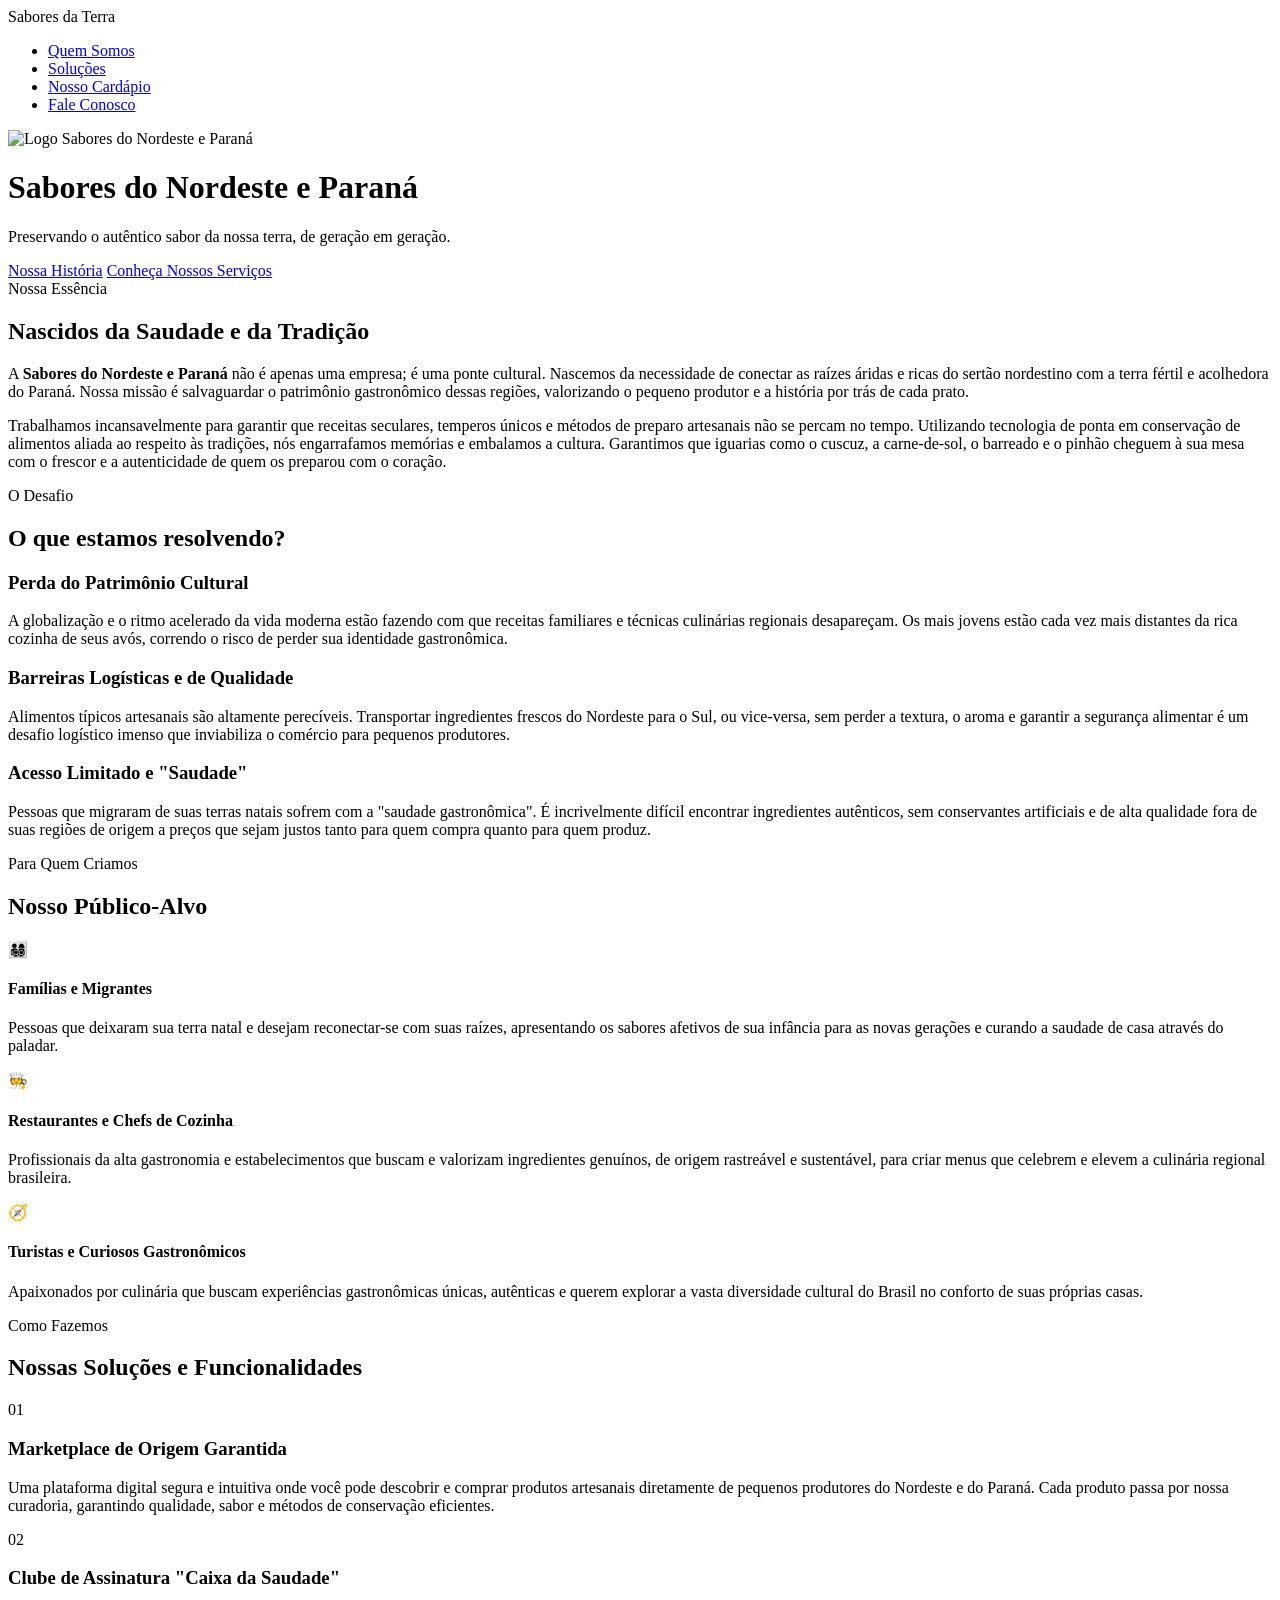
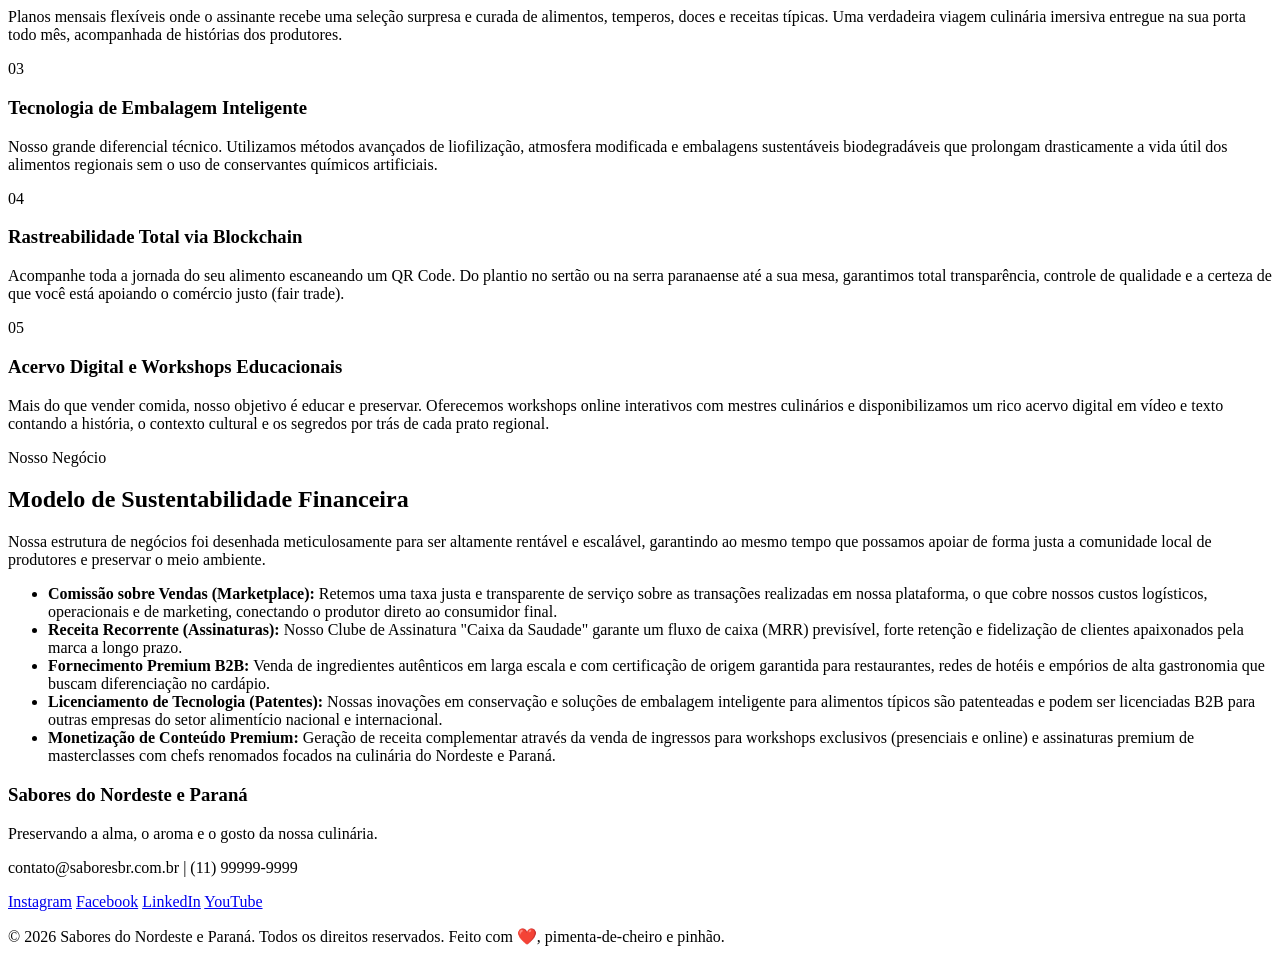
==== index.html @ 6614d60e "Add initial index.html structure and content" ====
<!DOCTYPE html>
<html lang="pt-BR">
<head>
    <meta charset="UTF-8">
    <meta name="viewport" content="width=device-width, initial-scale=1.0">
    <title>Sabores do Nordeste e Paraná | Preservando Tradições</title>
    <link rel="preconnect" href="https://fonts.googleapis.com">
    <link rel="preconnect" href="https://fonts.gstatic.com" crossorigin>
    <link href="https://fonts.googleapis.com/css2?family=Inter:wght@300;400;600;700;800&display=swap" rel="stylesheet">
    <link rel="stylesheet" href="style.css">
</head>
<body>
    <!-- Navbar -->
    <nav class="navbar">
        <div class="nav-content">
            <span class="nav-brand">Sabores da Terra</span>
            <ul class="nav-links">
                <li><a href="#sobre">Quem Somos</a></li>
                <li><a href="#solucoes">Soluções</a></li>
                <li><a href="comidas.html" class="nav-highlight">Nosso Cardápio</a></li>
                <li><a href="#contato" class="btn-primary">Fale Conosco</a></li>
            </ul>
        </div>
    </nav>

    <!-- Hero -->
    <header class="hero">
        <div class="hero-content">
            <img src="file:///C:/Users/Gabriel/.gemini/antigravity/brain/64e1a334-46c3-4dc9-bdec-18d7f226af62/logo_1786592906286.jpg" alt="Logo Sabores do Nordeste e Paraná" class="logo">
            <h1 class="company-name">Sabores do Nordeste e Paraná</h1>
            <p class="slogan">Preservando o autêntico sabor da nossa terra, de geração em geração.</p>
            <div class="hero-buttons">
                <a href="#sobre" class="btn-secondary">Nossa História</a>
                <a href="#solucoes" class="btn-primary">Conheça Nossos Serviços</a>
            </div>
        </div>
        <div class="hero-bg-overlay"></div>
    </header>

    <main>
        <!-- Quem Somos -->
        <section id="sobre" class="about section-reveal">
            <div class="section-container">
                <div class="text-content">
                    <span class="section-tag">Nossa Essência</span>
                    <h2>Nascidos da Saudade e da Tradição</h2>
                    <p>A <strong>Sabores do Nordeste e Paraná</strong> não é apenas uma empresa; é uma ponte cultural. Nascemos da necessidade de conectar as raízes áridas e ricas do sertão nordestino com a terra fértil e acolhedora do Paraná. Nossa missão é salvaguardar o patrimônio gastronômico dessas regiões, valorizando o pequeno produtor e a história por trás de cada prato.</p>
                    <p>Trabalhamos incansavelmente para garantir que receitas seculares, temperos únicos e métodos de preparo artesanais não se percam no tempo. Utilizando tecnologia de ponta em conservação de alimentos aliada ao respeito às tradições, nós engarrafamos memórias e embalamos a cultura. Garantimos que iguarias como o cuscuz, a carne-de-sol, o barreado e o pinhão cheguem à sua mesa com o frescor e a autenticidade de quem os preparou com o coração.</p>
                </div>
            </div>
        </section>

        <!-- Problema -->
        <section id="problema" class="problem section-reveal">
            <div class="section-container">
                <span class="section-tag">O Desafio</span>
                <h2>O que estamos resolvendo?</h2>
                <div class="problem-grid">
                    <div class="problem-card">
                        <h3>Perda do Patrimônio Cultural</h3>
                        <p>A globalização e o ritmo acelerado da vida moderna estão fazendo com que receitas familiares e técnicas culinárias regionais desapareçam. Os mais jovens estão cada vez mais distantes da rica cozinha de seus avós, correndo o risco de perder sua identidade gastronômica.</p>
                    </div>
                    <div class="problem-card">
                        <h3>Barreiras Logísticas e de Qualidade</h3>
                        <p>Alimentos típicos artesanais são altamente perecíveis. Transportar ingredientes frescos do Nordeste para o Sul, ou vice-versa, sem perder a textura, o aroma e garantir a segurança alimentar é um desafio logístico imenso que inviabiliza o comércio para pequenos produtores.</p>
                    </div>
                    <div class="problem-card">
                        <h3>Acesso Limitado e "Saudade"</h3>
                        <p>Pessoas que migraram de suas terras natais sofrem com a "saudade gastronômica". É incrivelmente difícil encontrar ingredientes autênticos, sem conservantes artificiais e de alta qualidade fora de suas regiões de origem a preços que sejam justos tanto para quem compra quanto para quem produz.</p>
                    </div>
                </div>
            </div>
        </section>

        <!-- Público-Alvo -->
        <section class="target-audience section-reveal">
            <div class="section-container">
                <span class="section-tag">Para Quem Criamos</span>
                <h2>Nosso Público-Alvo</h2>
                <div class="audience-grid">
                    <div class="audience-item">
                        <div class="icon">👨‍👩‍👧‍👦</div>
                        <h4>Famílias e Migrantes</h4>
                        <p>Pessoas que deixaram sua terra natal e desejam reconectar-se com suas raízes, apresentando os sabores afetivos de sua infância para as novas gerações e curando a saudade de casa através do paladar.</p>
                    </div>
                    <div class="audience-item">
                        <div class="icon">🧑‍🍳</div>
                        <h4>Restaurantes e Chefs de Cozinha</h4>
                        <p>Profissionais da alta gastronomia e estabelecimentos que buscam e valorizam ingredientes genuínos, de origem rastreável e sustentável, para criar menus que celebrem e elevem a culinária regional brasileira.</p>
                    </div>
                    <div class="audience-item">
                        <div class="icon">🧭</div>
                        <h4>Turistas e Curiosos Gastronômicos</h4>
                        <p>Apaixonados por culinária que buscam experiências gastronômicas únicas, autênticas e querem explorar a vasta diversidade cultural do Brasil no conforto de suas próprias casas.</p>
                    </div>
                </div>
            </div>
        </section>

        <!-- Funcionalidades -->
        <section id="solucoes" class="features section-reveal">
            <div class="section-container">
                <span class="section-tag">Como Fazemos</span>
                <h2>Nossas Soluções e Funcionalidades</h2>
                <div class="features-list">
                    <div class="feature-card">
                        <div class="feature-number">01</div>
                        <div class="feature-text">
                            <h3>Marketplace de Origem Garantida</h3>
                            <p>Uma plataforma digital segura e intuitiva onde você pode descobrir e comprar produtos artesanais diretamente de pequenos produtores do Nordeste e do Paraná. Cada produto passa por nossa curadoria, garantindo qualidade, sabor e métodos de conservação eficientes.</p>
                        </div>
                    </div>
                    <div class="feature-card">
                        <div class="feature-number">02</div>
                        <div class="feature-text">
                            <h3>Clube de Assinatura "Caixa da Saudade"</h3>
                            <p>Planos mensais flexíveis onde o assinante recebe uma seleção surpresa e curada de alimentos, temperos, doces e receitas típicas. Uma verdadeira viagem culinária imersiva entregue na sua porta todo mês, acompanhada de histórias dos produtores.</p>
                        </div>
                    </div>
                    <div class="feature-card">
                        <div class="feature-number">03</div>
                        <div class="feature-text">
                            <h3>Tecnologia de Embalagem Inteligente</h3>
                            <p>Nosso grande diferencial técnico. Utilizamos métodos avançados de liofilização, atmosfera modificada e embalagens sustentáveis biodegradáveis que prolongam drasticamente a vida útil dos alimentos regionais sem o uso de conservantes químicos artificiais.</p>
                        </div>
                    </div>
                    <div class="feature-card">
                        <div class="feature-number">04</div>
                        <div class="feature-text">
                            <h3>Rastreabilidade Total via Blockchain</h3>
                            <p>Acompanhe toda a jornada do seu alimento escaneando um QR Code. Do plantio no sertão ou na serra paranaense até a sua mesa, garantimos total transparência, controle de qualidade e a certeza de que você está apoiando o comércio justo (fair trade).</p>
                        </div>
                    </div>
                    <div class="feature-card">
                        <div class="feature-number">05</div>
                        <div class="feature-text">
                            <h3>Acervo Digital e Workshops Educacionais</h3>
                            <p>Mais do que vender comida, nosso objetivo é educar e preservar. Oferecemos workshops online interativos com mestres culinários e disponibilizamos um rico acervo digital em vídeo e texto contando a história, o contexto cultural e os segredos por trás de cada prato regional.</p>
                        </div>
                    </div>
                </div>
            </div>
        </section>

        <!-- Receita -->
        <section class="revenue section-reveal">
            <div class="section-container">
                <span class="section-tag">Nosso Negócio</span>
                <h2>Modelo de Sustentabilidade Financeira</h2>
                <p class="revenue-intro">Nossa estrutura de negócios foi desenhada meticulosamente para ser altamente rentável e escalável, garantindo ao mesmo tempo que possamos apoiar de forma justa a comunidade local de produtores e preservar o meio ambiente.</p>
                <ul class="revenue-list">
                    <li><strong>Comissão sobre Vendas (Marketplace):</strong> Retemos uma taxa justa e transparente de serviço sobre as transações realizadas em nossa plataforma, o que cobre nossos custos logísticos, operacionais e de marketing, conectando o produtor direto ao consumidor final.</li>
                    <li><strong>Receita Recorrente (Assinaturas):</strong> Nosso Clube de Assinatura "Caixa da Saudade" garante um fluxo de caixa (MRR) previsível, forte retenção e fidelização de clientes apaixonados pela marca a longo prazo.</li>
                    <li><strong>Fornecimento Premium B2B:</strong> Venda de ingredientes autênticos em larga escala e com certificação de origem garantida para restaurantes, redes de hotéis e empórios de alta gastronomia que buscam diferenciação no cardápio.</li>
                    <li><strong>Licenciamento de Tecnologia (Patentes):</strong> Nossas inovações em conservação e soluções de embalagem inteligente para alimentos típicos são patenteadas e podem ser licenciadas B2B para outras empresas do setor alimentício nacional e internacional.</li>
                    <li><strong>Monetização de Conteúdo Premium:</strong> Geração de receita complementar através da venda de ingressos para workshops exclusivos (presenciais e online) e assinaturas premium de masterclasses com chefs renomados focados na culinária do Nordeste e Paraná.</li>
                </ul>
            </div>
        </section>
    </main>

    <footer id="contato">
        <div class="footer-content">
            <div class="footer-info">
                <h3>Sabores do Nordeste e Paraná</h3>
                <p>Preservando a alma, o aroma e o gosto da nossa culinária.</p>
                <p>contato@saboresbr.com.br | (11) 99999-9999</p>
            </div>
            <div class="footer-social">
                <a href="#">Instagram</a>
                <a href="#">Facebook</a>
                <a href="#">LinkedIn</a>
                <a href="#">YouTube</a>
            </div>
        </div>
        <div class="footer-bottom">
            <p>&copy; 2026 Sabores do Nordeste e Paraná. Todos os direitos reservados. Feito com ❤️, pimenta-de-cheiro e pinhão.</p>
        </div>
    </footer>

    <script src="script.js"></script>
</body>
</html>
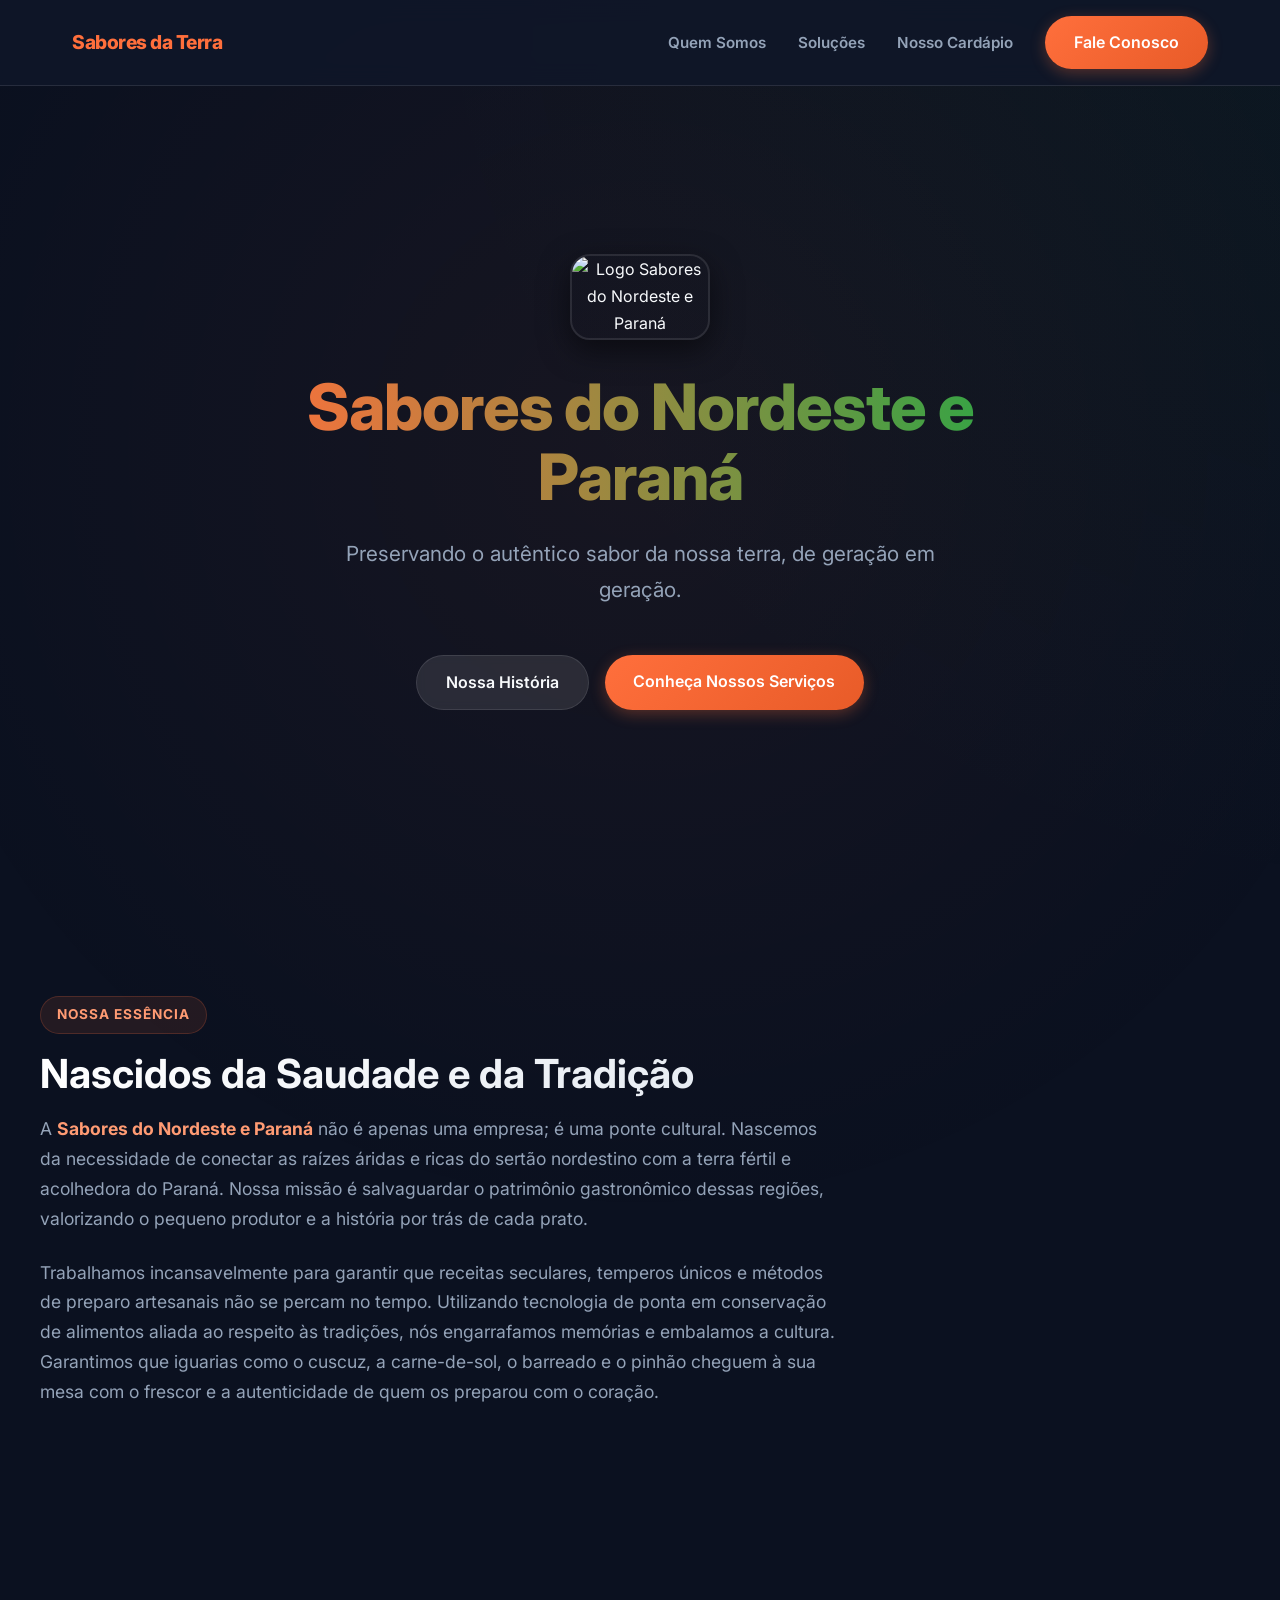
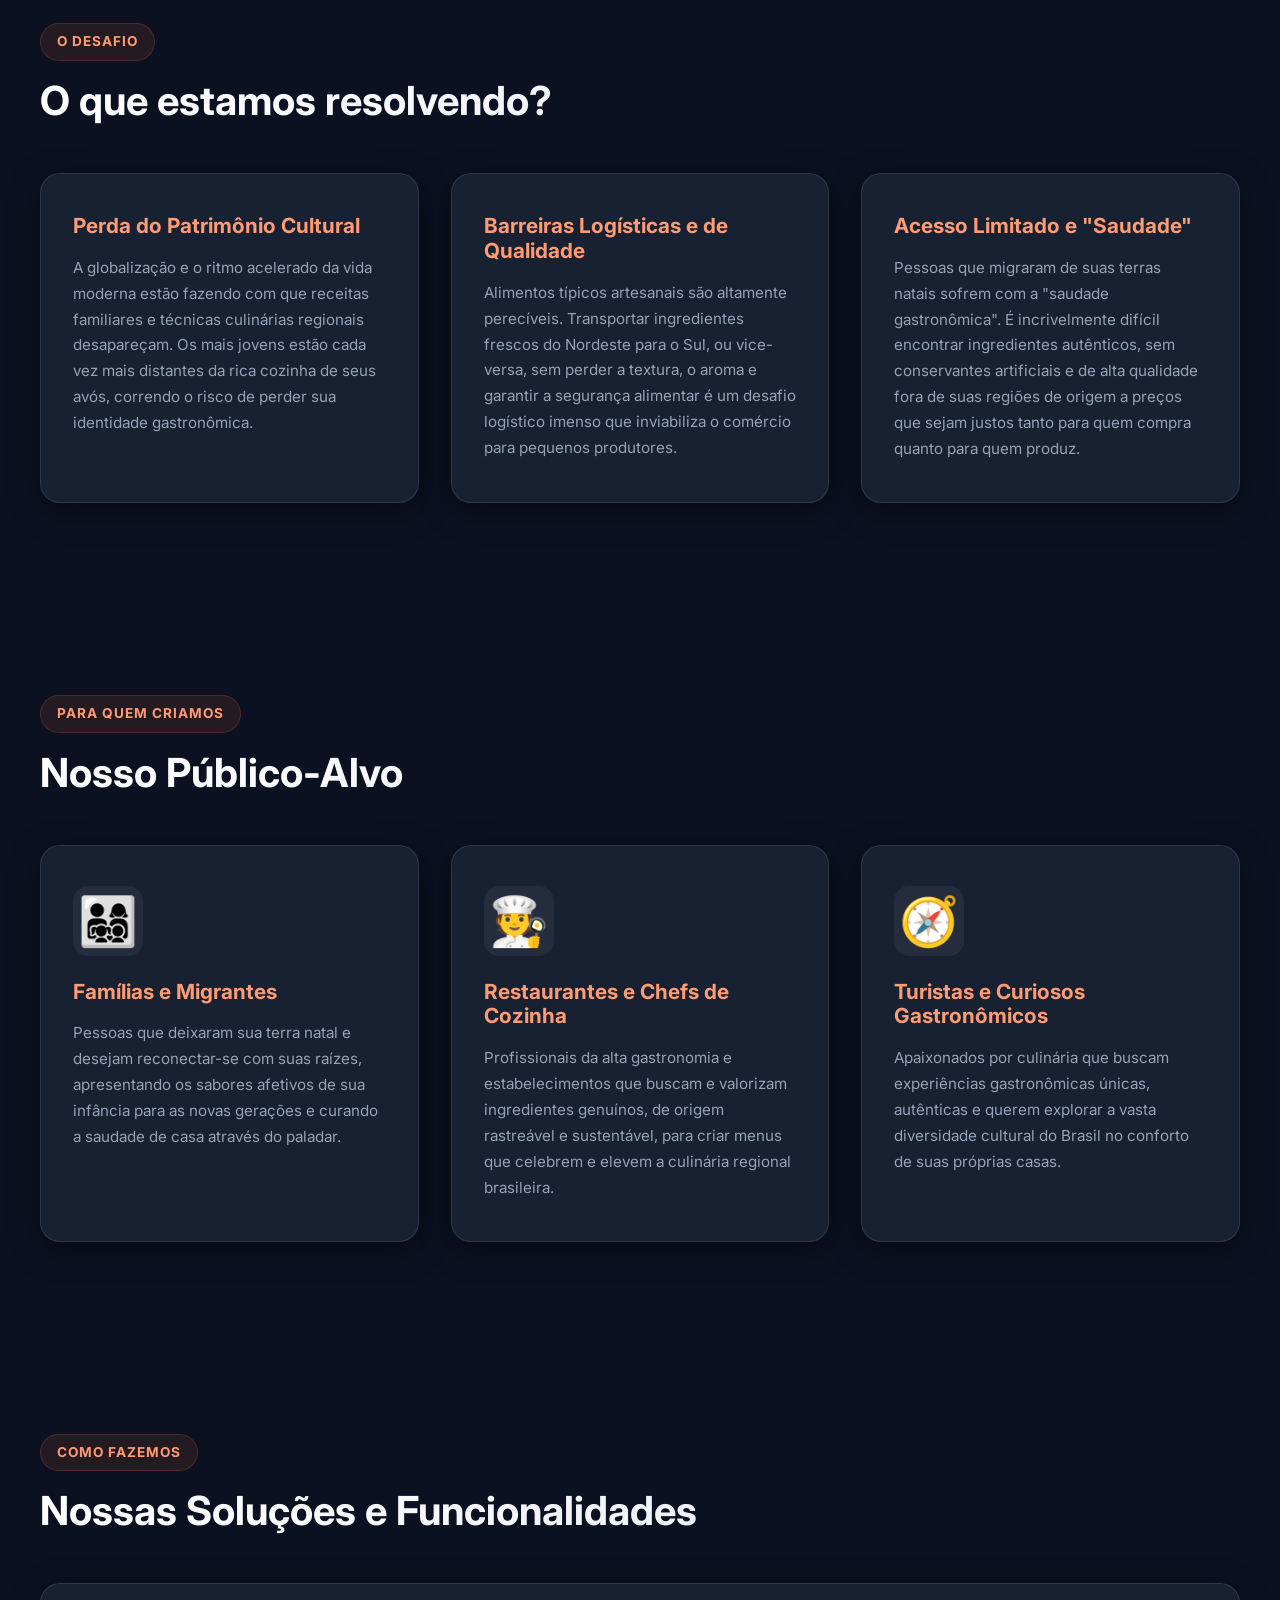
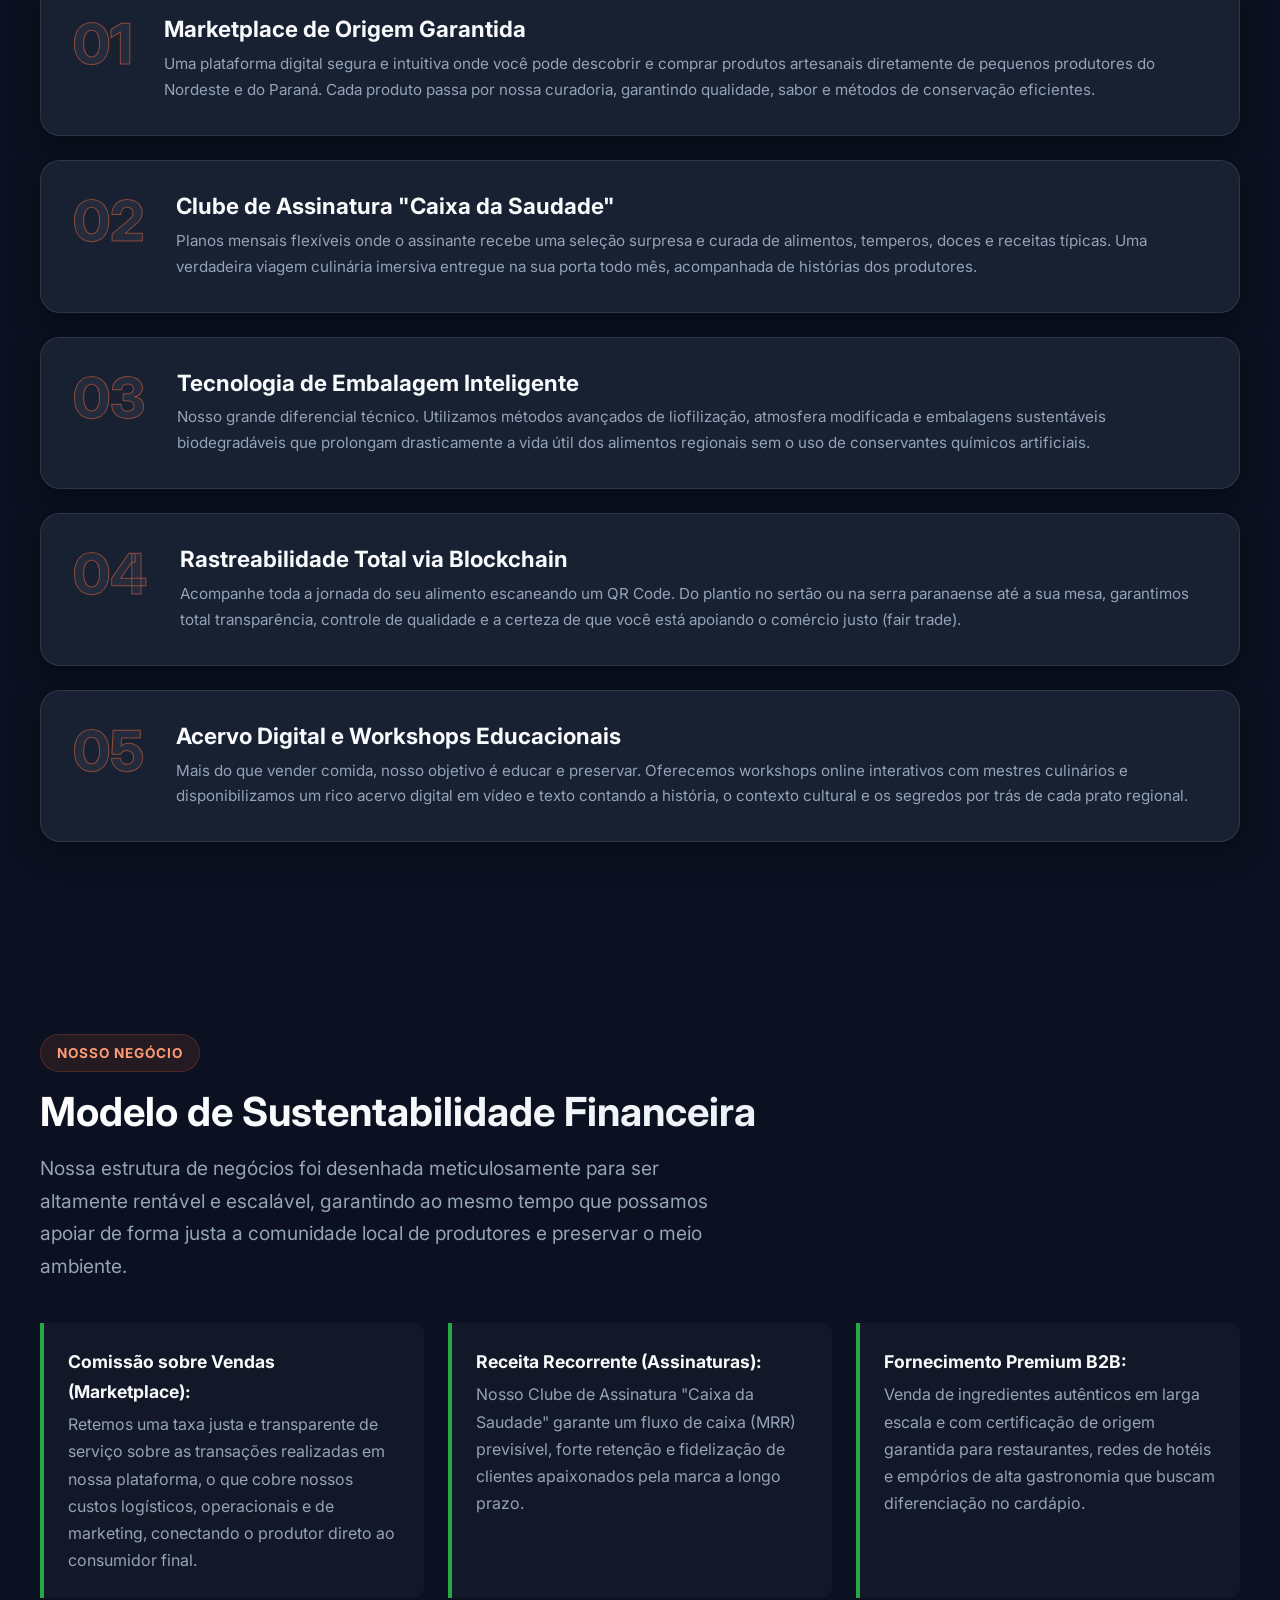
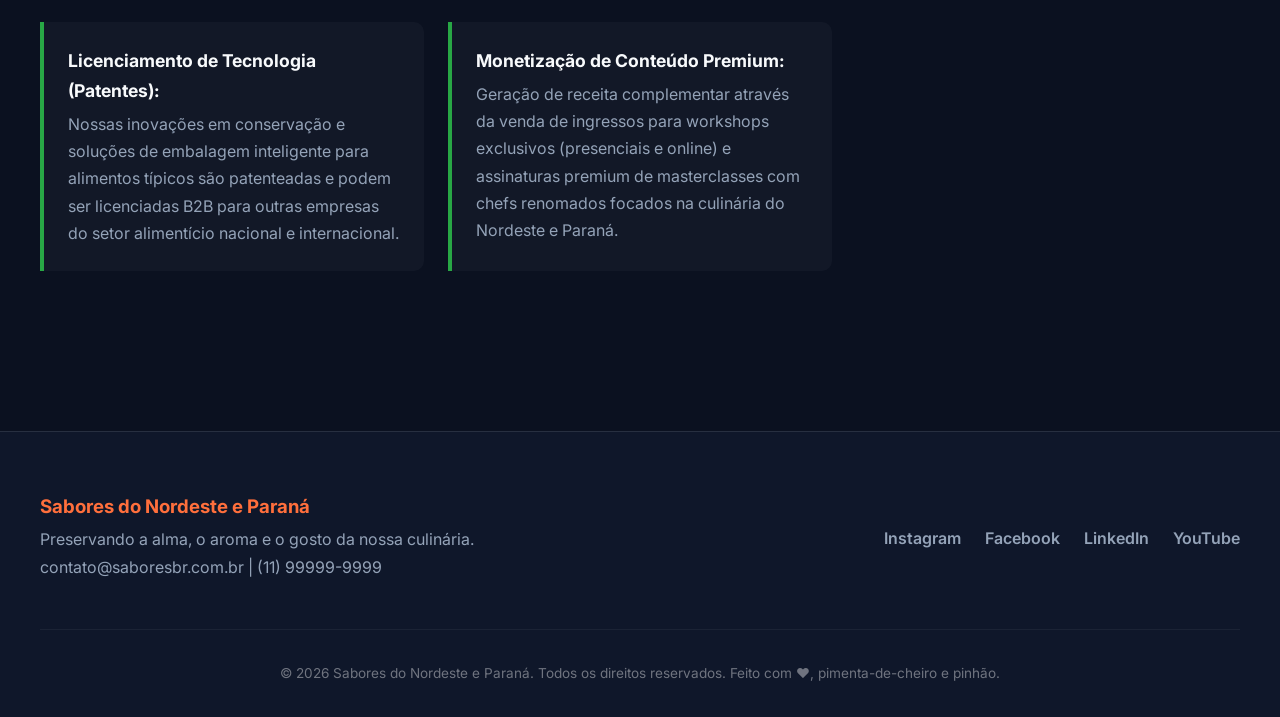
==== commit df4a8e0b: "Update preconnect link to point to GitHub image Replaced a preconnect link with a link to an image o" ====
--- a/index.html
+++ b/index.html
@@ -4,7 +4,7 @@
     <meta charset="UTF-8">
     <meta name="viewport" content="width=device-width, initial-scale=1.0">
     <title>Sabores do Nordeste e Paraná | Preservando Tradições</title>
-    <link rel="preconnect" href="https://fonts.googleapis.com">
+    <link rel="preconnect" href="https://github.com/Gabrieltenebrio/trabalho-de-artes-1-ds-n.github.io/blob/main/Captura%20de%20tela%202026-08-13%20020412.png">
     <link rel="preconnect" href="https://fonts.gstatic.com" crossorigin>
     <link href="https://fonts.googleapis.com/css2?family=Inter:wght@300;400;600;700;800&display=swap" rel="stylesheet">
     <link rel="stylesheet" href="style.css">
--- a/style.css
+++ b/style.css
@@ -0,0 +1,447 @@
+/* style.css */
+@import url('https://fonts.googleapis.com/css2?family=Inter:wght@300;400;600;700;800&display=swap');
+
+:root {
+    /* Colors */
+    --primary: #FF6F3C;     /* Warm orange */
+    --primary-dark: #E85B28;
+    --primary-light: #FF9B73;
+    --secondary: #28A745;   /* Fresh green */
+    --secondary-dark: #1E7E34;
+    
+    --bg-dark: #0F172A;     /* Slate 900 */
+    --bg-darker: #0B1120;   /* Slate 950 */
+    --bg-card: rgba(30, 41, 59, 0.7); /* Slate 800 with opacity */
+    
+    --text-main: #F8FAFC;   /* Slate 50 */
+    --text-muted: #94A3B8;  /* Slate 400 */
+    
+    --glass-border: rgba(255, 255, 255, 0.1);
+    --glass-shadow: 0 8px 32px 0 rgba(0, 0, 0, 0.37);
+    
+    --max-width: 1200px;
+    --transition: all 0.3s cubic-bezier(0.4, 0, 0.2, 1);
+}
+
+/* Reset & Base */
+* {
+    box-sizing: border-box;
+    margin: 0;
+    padding: 0;
+}
+
+html {
+    scroll-behavior: smooth;
+    font-size: 16px;
+}
+
+body {
+    font-family: 'Inter', sans-serif;
+    background-color: var(--bg-darker);
+    color: var(--text-main);
+    line-height: 1.7;
+    overflow-x: hidden;
+}
+
+/* Background Effects */
+body::before {
+    content: '';
+    position: fixed;
+    top: -50%;
+    left: -50%;
+    width: 200%;
+    height: 200%;
+    background: radial-gradient(circle at 50% 50%, rgba(255, 111, 60, 0.05) 0%, rgba(15, 23, 42, 0) 50%),
+                radial-gradient(circle at 80% 20%, rgba(40, 167, 69, 0.05) 0%, rgba(15, 23, 42, 0) 40%);
+    z-index: -1;
+    pointer-events: none;
+}
+
+/* Typography */
+h1, h2, h3, h4 {
+    font-weight: 700;
+    line-height: 1.2;
+    margin-bottom: 1rem;
+}
+
+h2 {
+    font-size: 2.5rem;
+    background: linear-gradient(135deg, #FFFFFF 0%, #E2E8F0 100%);
+    -webkit-background-clip: text;
+    -webkit-text-fill-color: transparent;
+}
+
+a {
+    color: var(--text-main);
+    text-decoration: none;
+    transition: var(--transition);
+}
+
+/* Navbar */
+.navbar {
+    position: fixed;
+    top: 0;
+    width: 100%;
+    background: rgba(15, 23, 42, 0.8);
+    backdrop-filter: blur(12px);
+    -webkit-backdrop-filter: blur(12px);
+    border-bottom: 1px solid var(--glass-border);
+    z-index: 1000;
+    padding: 1rem 0;
+}
+
+.nav-content {
+    max-width: var(--max-width);
+    margin: 0 auto;
+    padding: 0 2rem;
+    display: flex;
+    justify-content: space-between;
+    align-items: center;
+}
+
+.nav-brand {
+    font-size: 1.2rem;
+    font-weight: 800;
+    color: var(--primary);
+    letter-spacing: -0.5px;
+}
+
+.nav-links {
+    display: flex;
+    list-style: none;
+    align-items: center;
+    gap: 2rem;
+}
+
+.nav-links a:not(.btn-primary) {
+    font-size: 0.95rem;
+    font-weight: 600;
+    color: var(--text-muted);
+}
+
+.nav-links a:not(.btn-primary):hover {
+    color: var(--primary);
+}
+
+/* Buttons */
+.btn-primary, .btn-secondary {
+    display: inline-block;
+    padding: 0.8rem 1.8rem;
+    border-radius: 50px;
+    font-weight: 600;
+    font-size: 1rem;
+    cursor: pointer;
+    text-align: center;
+    transition: var(--transition);
+}
+
+.btn-primary {
+    background: linear-gradient(135deg, var(--primary), var(--primary-dark));
+    color: #fff;
+    box-shadow: 0 4px 15px rgba(255, 111, 60, 0.3);
+}
+
+.btn-primary:hover {
+    transform: translateY(-2px);
+    box-shadow: 0 6px 20px rgba(255, 111, 60, 0.4);
+    color: #fff;
+}
+
+.btn-secondary {
+    background: rgba(255, 255, 255, 0.1);
+    color: var(--text-main);
+    border: 1px solid var(--glass-border);
+    backdrop-filter: blur(4px);
+}
+
+.btn-secondary:hover {
+    background: rgba(255, 255, 255, 0.2);
+    transform: translateY(-2px);
+}
+
+/* Hero Section */
+.hero {
+    position: relative;
+    padding: 10rem 2rem 6rem;
+    min-height: 100vh;
+    display: flex;
+    align-items: center;
+    justify-content: center;
+    text-align: center;
+    overflow: hidden;
+}
+
+.hero-content {
+    position: relative;
+    z-index: 2;
+    max-width: 800px;
+    display: flex;
+    flex-direction: column;
+    align-items: center;
+}
+
+.logo {
+    width: 140px;
+    height: auto;
+    margin-bottom: 2rem;
+    border-radius: 20px;
+    box-shadow: 0 10px 30px rgba(0,0,0,0.5);
+    border: 2px solid var(--glass-border);
+    animation: float 6s ease-in-out infinite;
+}
+
+@keyframes float {
+    0% { transform: translateY(0px); }
+    50% { transform: translateY(-15px); }
+    100% { transform: translateY(0px); }
+}
+
+.company-name {
+    font-size: 4rem;
+    font-weight: 800;
+    line-height: 1.1;
+    margin-bottom: 1.5rem;
+    background: linear-gradient(to right, var(--primary), var(--secondary));
+    -webkit-background-clip: text;
+    -webkit-text-fill-color: transparent;
+    letter-spacing: -1px;
+}
+
+.slogan {
+    font-size: 1.3rem;
+    color: var(--text-muted);
+    margin-bottom: 3rem;
+    max-width: 600px;
+}
+
+.hero-buttons {
+    display: flex;
+    gap: 1rem;
+}
+
+/* Layout Utilities */
+.section-container {
+    max-width: var(--max-width);
+    margin: 0 auto;
+}
+
+.section-tag {
+    display: inline-block;
+    padding: 0.4rem 1rem;
+    background: rgba(255, 111, 60, 0.1);
+    color: var(--primary-light);
+    border-radius: 50px;
+    font-size: 0.85rem;
+    font-weight: 700;
+    letter-spacing: 1px;
+    text-transform: uppercase;
+    margin-bottom: 1rem;
+    border: 1px solid rgba(255, 111, 60, 0.2);
+}
+
+section {
+    padding: 6rem 2rem;
+}
+
+/* Section specific styling */
+.text-content {
+    max-width: 800px;
+}
+
+.text-content p {
+    font-size: 1.1rem;
+    color: var(--text-muted);
+    margin-bottom: 1.5rem;
+}
+
+.text-content strong {
+    color: var(--primary-light);
+}
+
+/* Grids & Cards */
+.problem-grid, .audience-grid {
+    display: grid;
+    grid-template-columns: repeat(auto-fit, minmax(300px, 1fr));
+    gap: 2rem;
+    margin-top: 3rem;
+}
+
+.problem-card, .audience-item, .feature-card {
+    background: var(--bg-card);
+    border: 1px solid var(--glass-border);
+    border-radius: 20px;
+    padding: 2.5rem 2rem;
+    backdrop-filter: blur(10px);
+    -webkit-backdrop-filter: blur(10px);
+    transition: var(--transition);
+    box-shadow: var(--glass-shadow);
+}
+
+.problem-card:hover, .audience-item:hover, .feature-card:hover {
+    transform: translateY(-10px);
+    border-color: rgba(255, 111, 60, 0.3);
+    box-shadow: 0 15px 40px rgba(0,0,0,0.4);
+}
+
+.problem-card h3, .audience-item h4 {
+    color: var(--primary-light);
+    font-size: 1.3rem;
+    margin-bottom: 1rem;
+}
+
+.problem-card p, .audience-item p, .feature-text p {
+    color: var(--text-muted);
+    font-size: 0.95rem;
+}
+
+.audience-item .icon {
+    font-size: 3rem;
+    margin-bottom: 1.5rem;
+    background: rgba(255,255,255,0.05);
+    width: 70px;
+    height: 70px;
+    display: flex;
+    align-items: center;
+    justify-content: center;
+    border-radius: 15px;
+}
+
+/* Features List */
+.features-list {
+    display: flex;
+    flex-direction: column;
+    gap: 1.5rem;
+    margin-top: 3rem;
+}
+
+.feature-card {
+    display: flex;
+    align-items: flex-start;
+    gap: 2rem;
+    padding: 2rem;
+}
+
+.feature-number {
+    font-size: 3.5rem;
+    font-weight: 800;
+    color: rgba(255, 255, 255, 0.05);
+    -webkit-text-stroke: 1px rgba(255, 111, 60, 0.5);
+    line-height: 1;
+}
+
+.feature-text h3 {
+    font-size: 1.4rem;
+    color: var(--text-main);
+    margin-bottom: 0.5rem;
+}
+
+/* Revenue Section */
+.revenue-intro {
+    font-size: 1.2rem;
+    color: var(--text-muted);
+    margin-bottom: 2.5rem;
+    max-width: 700px;
+}
+
+.revenue-list {
+    list-style: none;
+    display: grid;
+    grid-template-columns: repeat(auto-fit, minmax(350px, 1fr));
+    gap: 1.5rem;
+}
+
+.revenue-list li {
+    background: rgba(255, 255, 255, 0.03);
+    border-left: 4px solid var(--secondary);
+    padding: 1.5rem;
+    border-radius: 0 10px 10px 0;
+    color: var(--text-muted);
+    transition: var(--transition);
+}
+
+.revenue-list li:hover {
+    background: rgba(255, 255, 255, 0.06);
+    transform: translateX(5px);
+}
+
+.revenue-list li strong {
+    display: block;
+    color: var(--text-main);
+    font-size: 1.1rem;
+    margin-bottom: 0.3rem;
+}
+
+/* Footer */
+footer {
+    background: var(--bg-dark);
+    border-top: 1px solid var(--glass-border);
+    padding: 4rem 2rem 2rem;
+    margin-top: 4rem;
+}
+
+.footer-content {
+    max-width: var(--max-width);
+    margin: 0 auto;
+    display: flex;
+    justify-content: space-between;
+    align-items: center;
+    flex-wrap: wrap;
+    gap: 2rem;
+    margin-bottom: 3rem;
+}
+
+.footer-info h3 {
+    color: var(--primary);
+    margin-bottom: 0.5rem;
+}
+
+.footer-info p {
+    color: var(--text-muted);
+}
+
+.footer-social {
+    display: flex;
+    gap: 1.5rem;
+}
+
+.footer-social a {
+    color: var(--text-muted);
+    font-weight: 600;
+}
+
+.footer-social a:hover {
+    color: var(--primary);
+}
+
+.footer-bottom {
+    max-width: var(--max-width);
+    margin: 0 auto;
+    text-align: center;
+    padding-top: 2rem;
+    border-top: 1px solid rgba(255,255,255,0.05);
+    color: rgba(255,255,255,0.4);
+    font-size: 0.85rem;
+}
+
+/* Scroll Animations */
+.section-reveal {
+    opacity: 0;
+    transform: translateY(40px);
+    transition: opacity 0.8s ease-out, transform 0.8s ease-out;
+}
+
+.section-reveal.visible {
+    opacity: 1;
+    transform: translateY(0);
+}
+
+/* Responsive */
+@media (max-width: 768px) {
+    .company-name { font-size: 2.5rem; }
+    .hero { padding-top: 8rem; }
+    .nav-links { display: none; } /* Simplified for now */
+    .hero-buttons { flex-direction: column; width: 100%; }
+    .btn-primary, .btn-secondary { width: 100%; }
+    .feature-card { flex-direction: column; gap: 1rem; }
+    .footer-content { flex-direction: column; text-align: center; }
+}
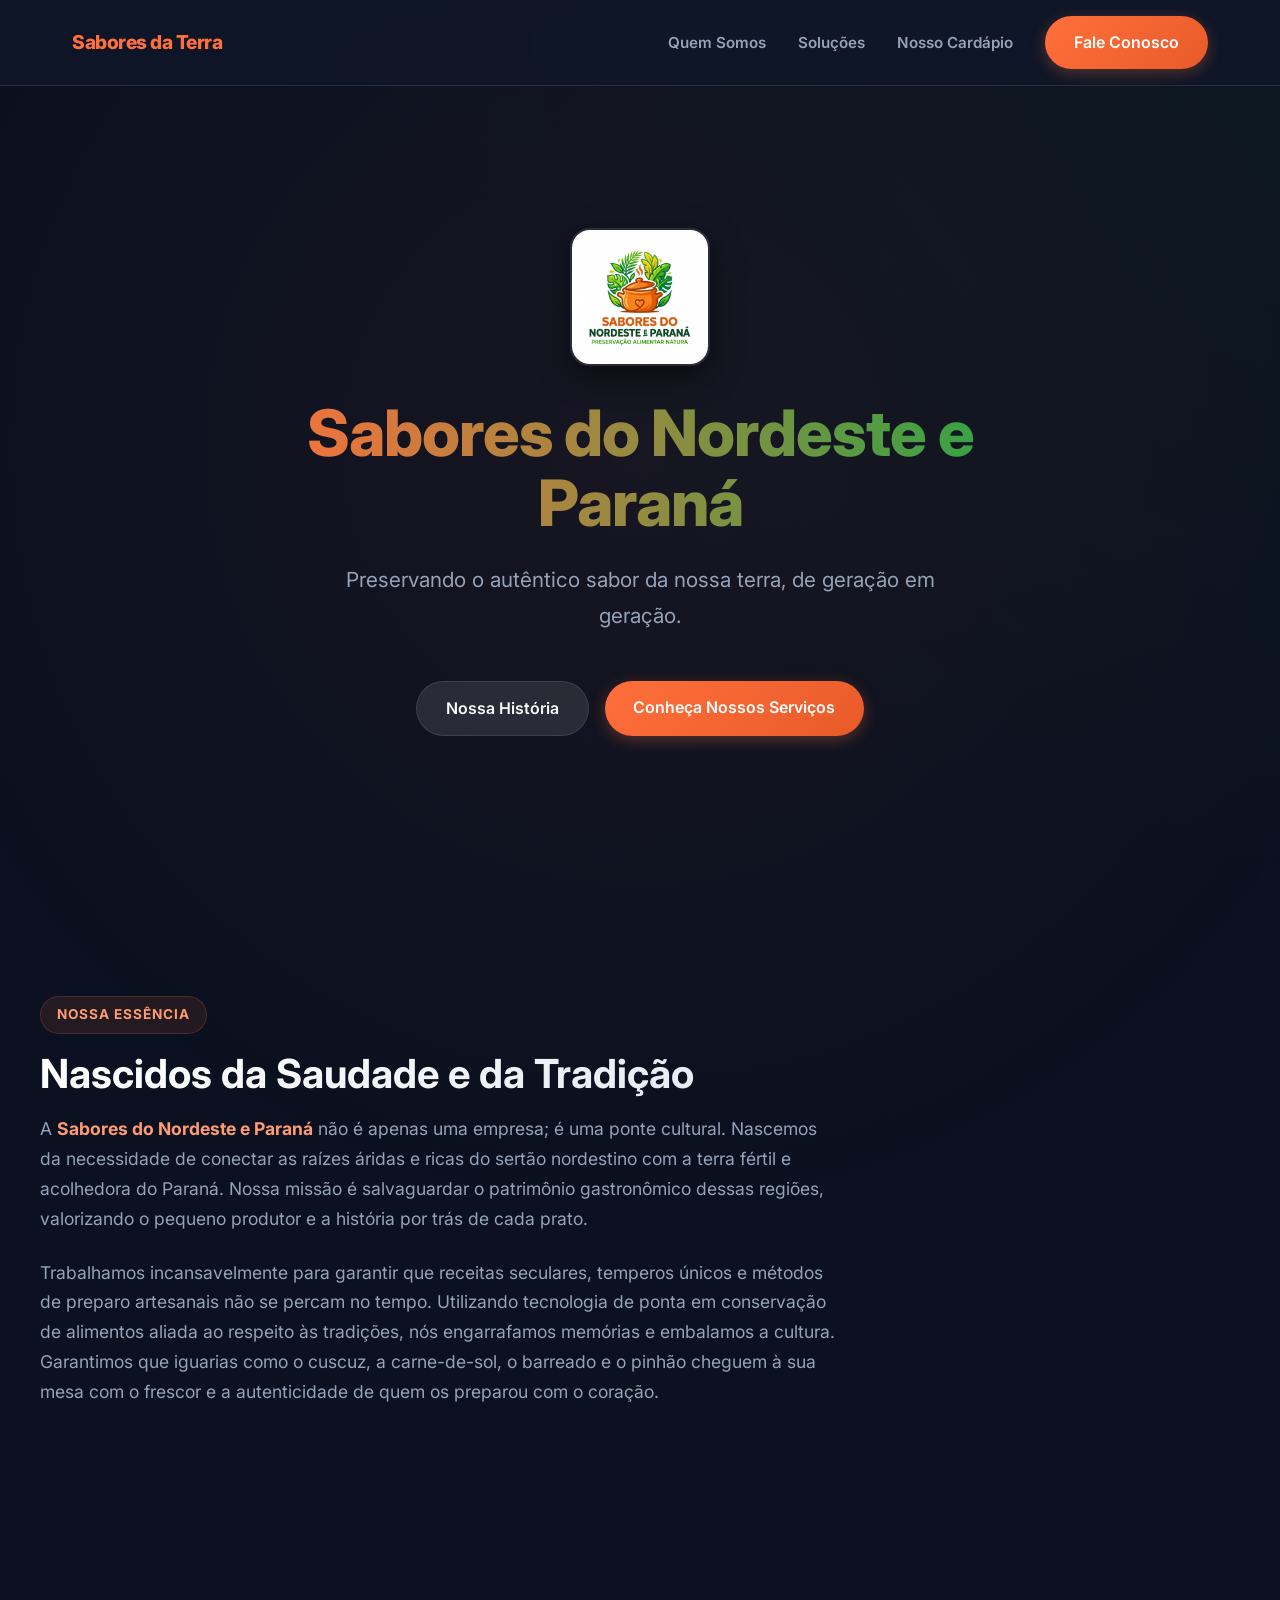
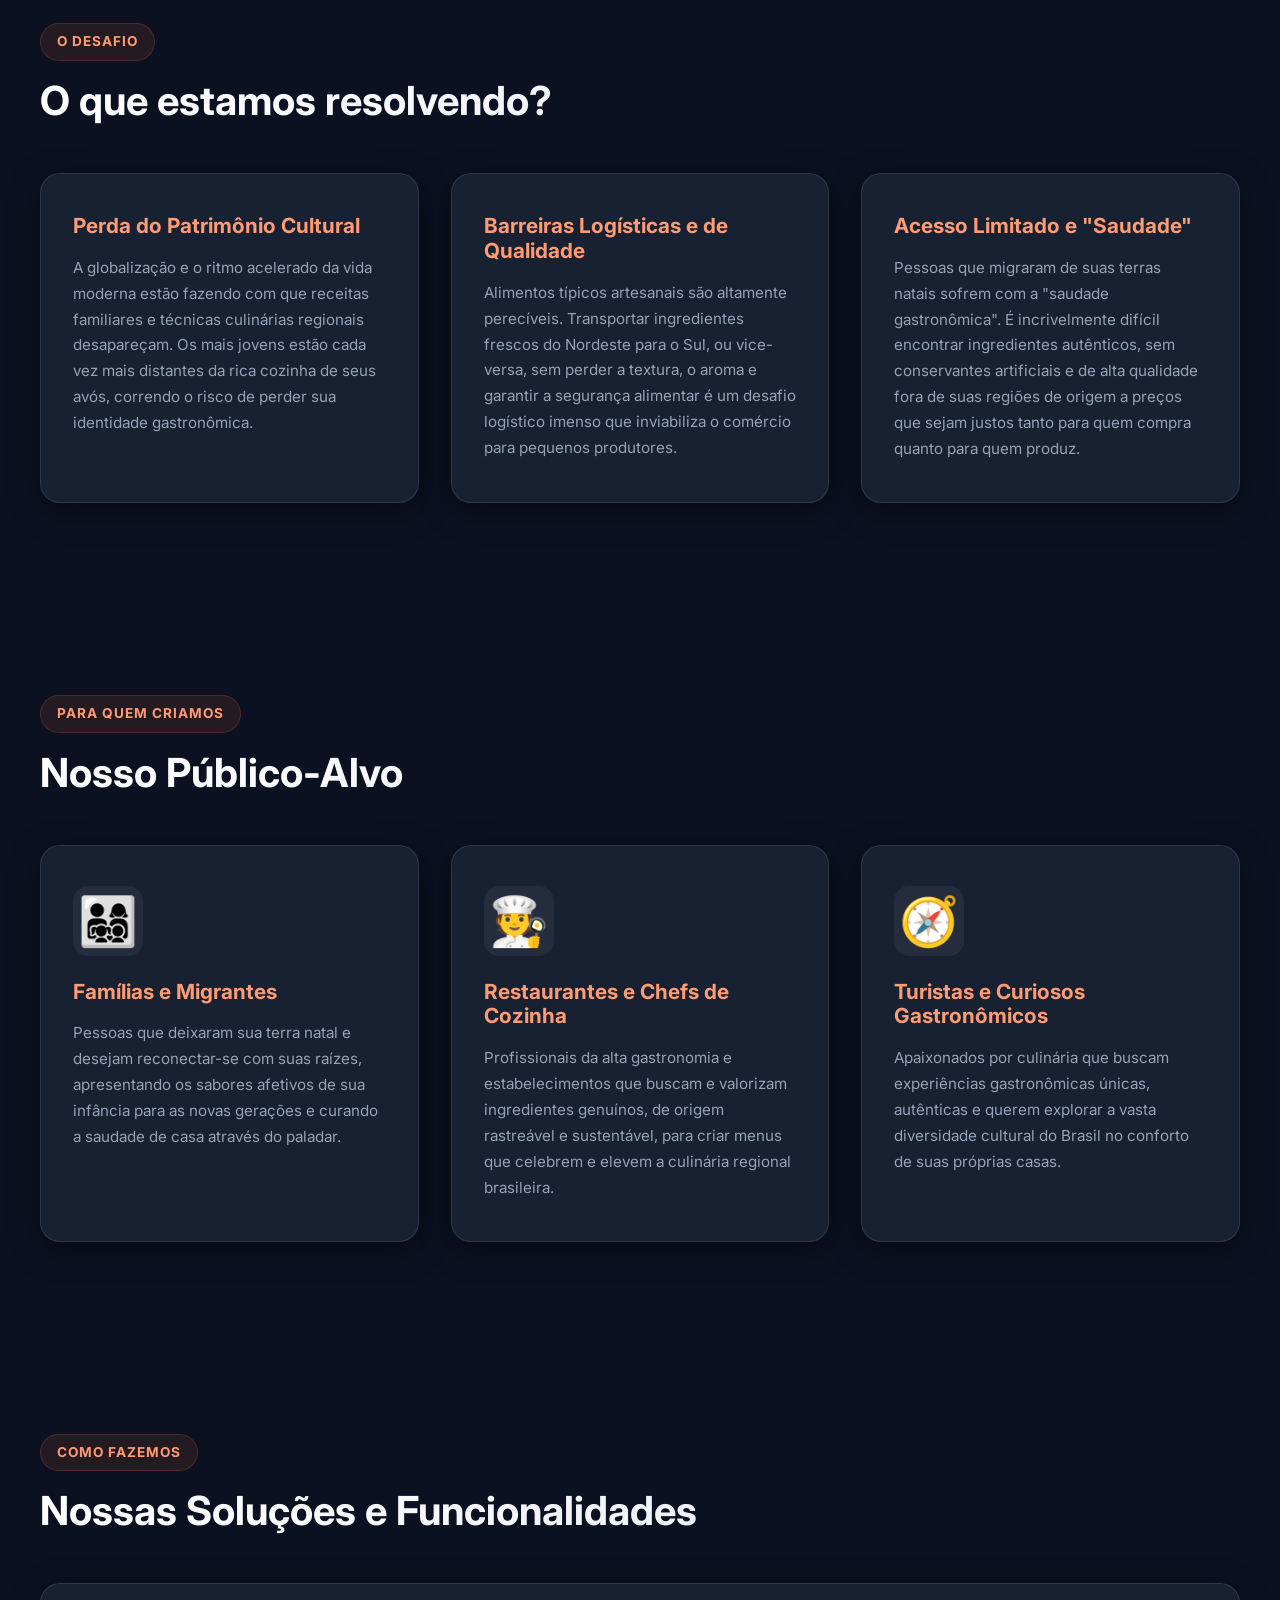
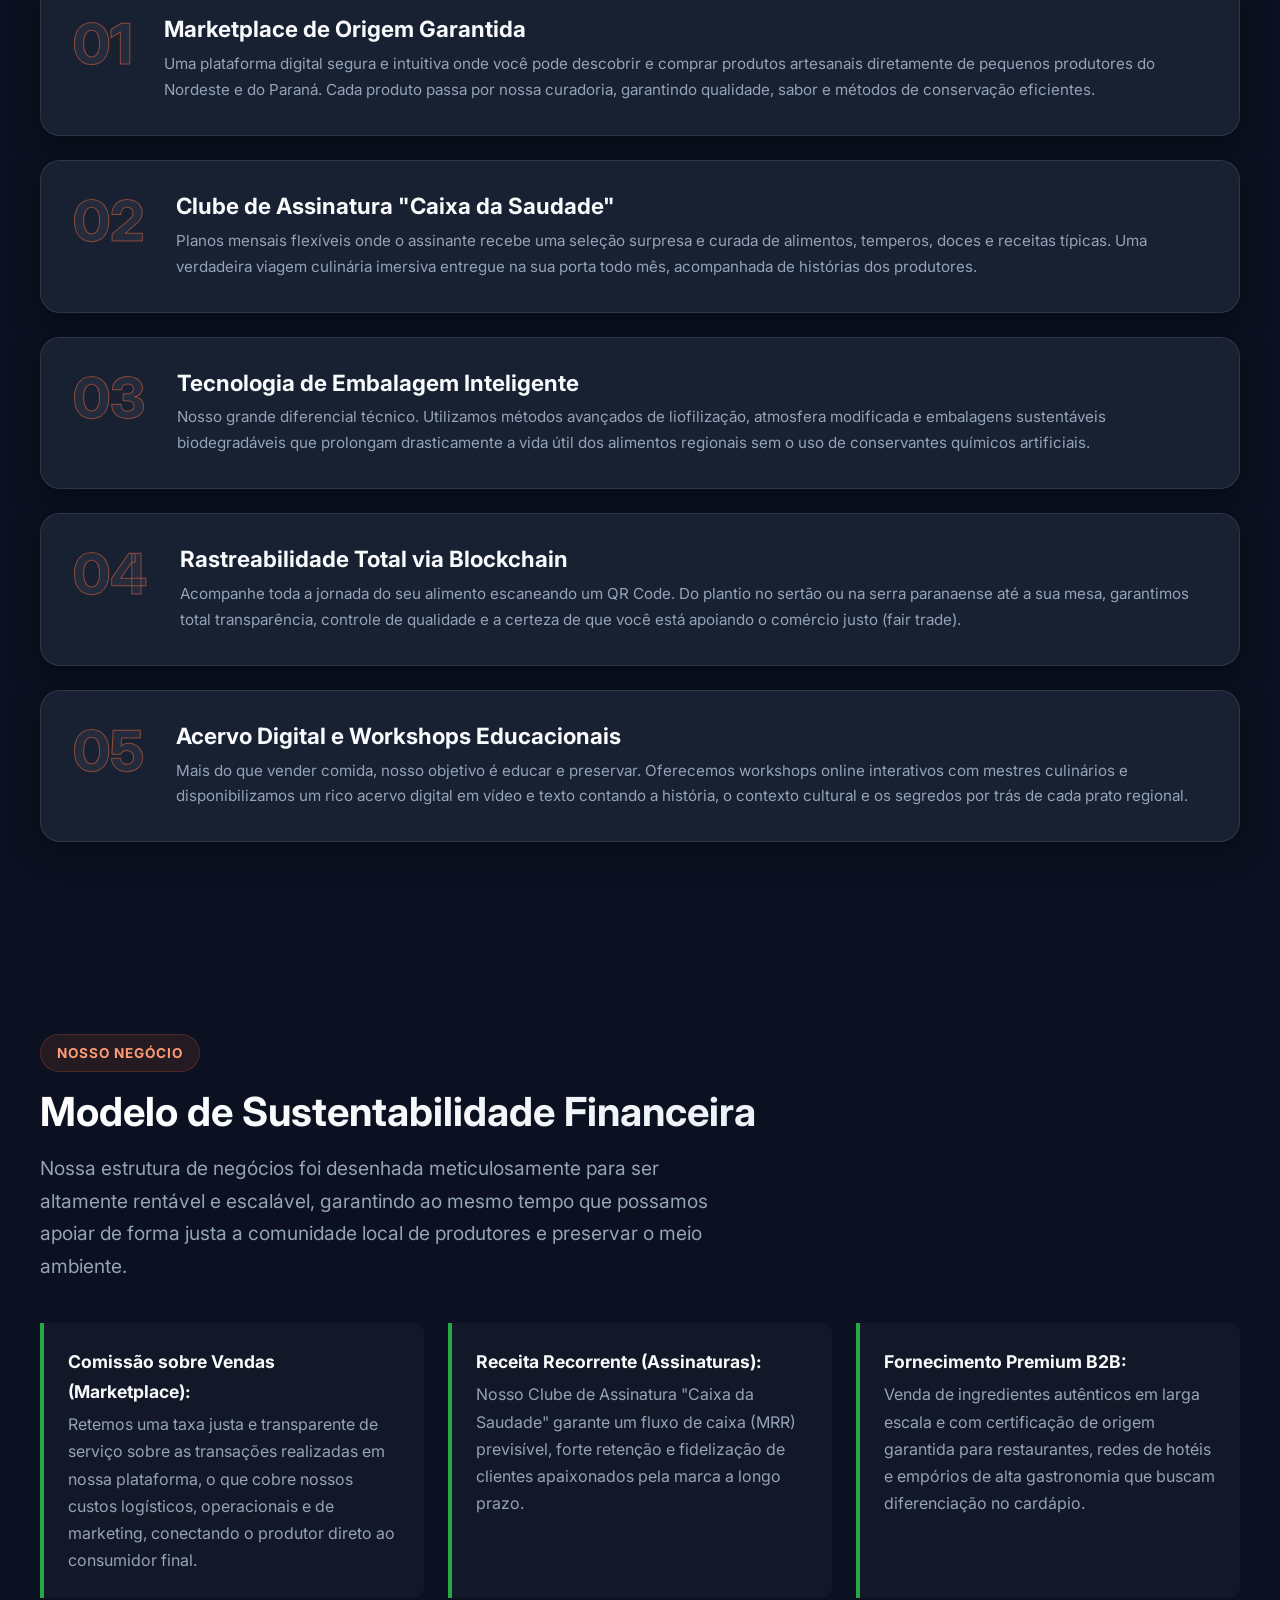
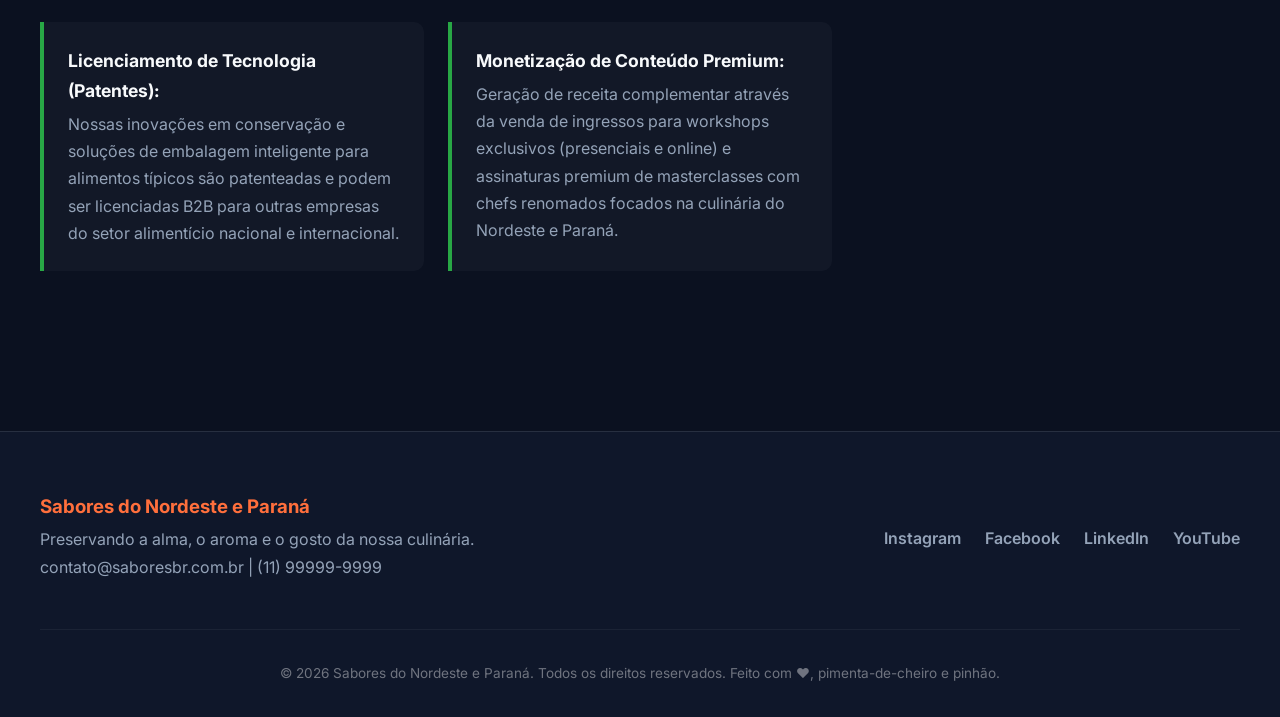
==== commit 8a8c09fa: "Add files via upload" ====
--- a/index.html
+++ b/index.html
@@ -1,183 +1,183 @@
-<!DOCTYPE html>
-<html lang="pt-BR">
-<head>
-    <meta charset="UTF-8">
-    <meta name="viewport" content="width=device-width, initial-scale=1.0">
-    <title>Sabores do Nordeste e Paraná | Preservando Tradições</title>
-    <link rel="preconnect" href="https://github.com/Gabrieltenebrio/trabalho-de-artes-1-ds-n.github.io/blob/main/Captura%20de%20tela%202026-08-13%20020412.png">
-    <link rel="preconnect" href="https://fonts.gstatic.com" crossorigin>
-    <link href="https://fonts.googleapis.com/css2?family=Inter:wght@300;400;600;700;800&display=swap" rel="stylesheet">
-    <link rel="stylesheet" href="style.css">
-</head>
-<body>
-    <!-- Navbar -->
-    <nav class="navbar">
-        <div class="nav-content">
-            <span class="nav-brand">Sabores da Terra</span>
-            <ul class="nav-links">
-                <li><a href="#sobre">Quem Somos</a></li>
-                <li><a href="#solucoes">Soluções</a></li>
-                <li><a href="comidas.html" class="nav-highlight">Nosso Cardápio</a></li>
-                <li><a href="#contato" class="btn-primary">Fale Conosco</a></li>
-            </ul>
-        </div>
-    </nav>
-
-    <!-- Hero -->
-    <header class="hero">
-        <div class="hero-content">
-            <img src="file:///C:/Users/Gabriel/.gemini/antigravity/brain/64e1a334-46c3-4dc9-bdec-18d7f226af62/logo_1786592906286.jpg" alt="Logo Sabores do Nordeste e Paraná" class="logo">
-            <h1 class="company-name">Sabores do Nordeste e Paraná</h1>
-            <p class="slogan">Preservando o autêntico sabor da nossa terra, de geração em geração.</p>
-            <div class="hero-buttons">
-                <a href="#sobre" class="btn-secondary">Nossa História</a>
-                <a href="#solucoes" class="btn-primary">Conheça Nossos Serviços</a>
-            </div>
-        </div>
-        <div class="hero-bg-overlay"></div>
-    </header>
-
-    <main>
-        <!-- Quem Somos -->
-        <section id="sobre" class="about section-reveal">
-            <div class="section-container">
-                <div class="text-content">
-                    <span class="section-tag">Nossa Essência</span>
-                    <h2>Nascidos da Saudade e da Tradição</h2>
-                    <p>A <strong>Sabores do Nordeste e Paraná</strong> não é apenas uma empresa; é uma ponte cultural. Nascemos da necessidade de conectar as raízes áridas e ricas do sertão nordestino com a terra fértil e acolhedora do Paraná. Nossa missão é salvaguardar o patrimônio gastronômico dessas regiões, valorizando o pequeno produtor e a história por trás de cada prato.</p>
-                    <p>Trabalhamos incansavelmente para garantir que receitas seculares, temperos únicos e métodos de preparo artesanais não se percam no tempo. Utilizando tecnologia de ponta em conservação de alimentos aliada ao respeito às tradições, nós engarrafamos memórias e embalamos a cultura. Garantimos que iguarias como o cuscuz, a carne-de-sol, o barreado e o pinhão cheguem à sua mesa com o frescor e a autenticidade de quem os preparou com o coração.</p>
-                </div>
-            </div>
-        </section>
-
-        <!-- Problema -->
-        <section id="problema" class="problem section-reveal">
-            <div class="section-container">
-                <span class="section-tag">O Desafio</span>
-                <h2>O que estamos resolvendo?</h2>
-                <div class="problem-grid">
-                    <div class="problem-card">
-                        <h3>Perda do Patrimônio Cultural</h3>
-                        <p>A globalização e o ritmo acelerado da vida moderna estão fazendo com que receitas familiares e técnicas culinárias regionais desapareçam. Os mais jovens estão cada vez mais distantes da rica cozinha de seus avós, correndo o risco de perder sua identidade gastronômica.</p>
-                    </div>
-                    <div class="problem-card">
-                        <h3>Barreiras Logísticas e de Qualidade</h3>
-                        <p>Alimentos típicos artesanais são altamente perecíveis. Transportar ingredientes frescos do Nordeste para o Sul, ou vice-versa, sem perder a textura, o aroma e garantir a segurança alimentar é um desafio logístico imenso que inviabiliza o comércio para pequenos produtores.</p>
-                    </div>
-                    <div class="problem-card">
-                        <h3>Acesso Limitado e "Saudade"</h3>
-                        <p>Pessoas que migraram de suas terras natais sofrem com a "saudade gastronômica". É incrivelmente difícil encontrar ingredientes autênticos, sem conservantes artificiais e de alta qualidade fora de suas regiões de origem a preços que sejam justos tanto para quem compra quanto para quem produz.</p>
-                    </div>
-                </div>
-            </div>
-        </section>
-
-        <!-- Público-Alvo -->
-        <section class="target-audience section-reveal">
-            <div class="section-container">
-                <span class="section-tag">Para Quem Criamos</span>
-                <h2>Nosso Público-Alvo</h2>
-                <div class="audience-grid">
-                    <div class="audience-item">
-                        <div class="icon">👨‍👩‍👧‍👦</div>
-                        <h4>Famílias e Migrantes</h4>
-                        <p>Pessoas que deixaram sua terra natal e desejam reconectar-se com suas raízes, apresentando os sabores afetivos de sua infância para as novas gerações e curando a saudade de casa através do paladar.</p>
-                    </div>
-                    <div class="audience-item">
-                        <div class="icon">🧑‍🍳</div>
-                        <h4>Restaurantes e Chefs de Cozinha</h4>
-                        <p>Profissionais da alta gastronomia e estabelecimentos que buscam e valorizam ingredientes genuínos, de origem rastreável e sustentável, para criar menus que celebrem e elevem a culinária regional brasileira.</p>
-                    </div>
-                    <div class="audience-item">
-                        <div class="icon">🧭</div>
-                        <h4>Turistas e Curiosos Gastronômicos</h4>
-                        <p>Apaixonados por culinária que buscam experiências gastronômicas únicas, autênticas e querem explorar a vasta diversidade cultural do Brasil no conforto de suas próprias casas.</p>
-                    </div>
-                </div>
-            </div>
-        </section>
-
-        <!-- Funcionalidades -->
-        <section id="solucoes" class="features section-reveal">
-            <div class="section-container">
-                <span class="section-tag">Como Fazemos</span>
-                <h2>Nossas Soluções e Funcionalidades</h2>
-                <div class="features-list">
-                    <div class="feature-card">
-                        <div class="feature-number">01</div>
-                        <div class="feature-text">
-                            <h3>Marketplace de Origem Garantida</h3>
-                            <p>Uma plataforma digital segura e intuitiva onde você pode descobrir e comprar produtos artesanais diretamente de pequenos produtores do Nordeste e do Paraná. Cada produto passa por nossa curadoria, garantindo qualidade, sabor e métodos de conservação eficientes.</p>
-                        </div>
-                    </div>
-                    <div class="feature-card">
-                        <div class="feature-number">02</div>
-                        <div class="feature-text">
-                            <h3>Clube de Assinatura "Caixa da Saudade"</h3>
-                            <p>Planos mensais flexíveis onde o assinante recebe uma seleção surpresa e curada de alimentos, temperos, doces e receitas típicas. Uma verdadeira viagem culinária imersiva entregue na sua porta todo mês, acompanhada de histórias dos produtores.</p>
-                        </div>
-                    </div>
-                    <div class="feature-card">
-                        <div class="feature-number">03</div>
-                        <div class="feature-text">
-                            <h3>Tecnologia de Embalagem Inteligente</h3>
-                            <p>Nosso grande diferencial técnico. Utilizamos métodos avançados de liofilização, atmosfera modificada e embalagens sustentáveis biodegradáveis que prolongam drasticamente a vida útil dos alimentos regionais sem o uso de conservantes químicos artificiais.</p>
-                        </div>
-                    </div>
-                    <div class="feature-card">
-                        <div class="feature-number">04</div>
-                        <div class="feature-text">
-                            <h3>Rastreabilidade Total via Blockchain</h3>
-                            <p>Acompanhe toda a jornada do seu alimento escaneando um QR Code. Do plantio no sertão ou na serra paranaense até a sua mesa, garantimos total transparência, controle de qualidade e a certeza de que você está apoiando o comércio justo (fair trade).</p>
-                        </div>
-                    </div>
-                    <div class="feature-card">
-                        <div class="feature-number">05</div>
-                        <div class="feature-text">
-                            <h3>Acervo Digital e Workshops Educacionais</h3>
-                            <p>Mais do que vender comida, nosso objetivo é educar e preservar. Oferecemos workshops online interativos com mestres culinários e disponibilizamos um rico acervo digital em vídeo e texto contando a história, o contexto cultural e os segredos por trás de cada prato regional.</p>
-                        </div>
-                    </div>
-                </div>
-            </div>
-        </section>
-
-        <!-- Receita -->
-        <section class="revenue section-reveal">
-            <div class="section-container">
-                <span class="section-tag">Nosso Negócio</span>
-                <h2>Modelo de Sustentabilidade Financeira</h2>
-                <p class="revenue-intro">Nossa estrutura de negócios foi desenhada meticulosamente para ser altamente rentável e escalável, garantindo ao mesmo tempo que possamos apoiar de forma justa a comunidade local de produtores e preservar o meio ambiente.</p>
-                <ul class="revenue-list">
-                    <li><strong>Comissão sobre Vendas (Marketplace):</strong> Retemos uma taxa justa e transparente de serviço sobre as transações realizadas em nossa plataforma, o que cobre nossos custos logísticos, operacionais e de marketing, conectando o produtor direto ao consumidor final.</li>
-                    <li><strong>Receita Recorrente (Assinaturas):</strong> Nosso Clube de Assinatura "Caixa da Saudade" garante um fluxo de caixa (MRR) previsível, forte retenção e fidelização de clientes apaixonados pela marca a longo prazo.</li>
-                    <li><strong>Fornecimento Premium B2B:</strong> Venda de ingredientes autênticos em larga escala e com certificação de origem garantida para restaurantes, redes de hotéis e empórios de alta gastronomia que buscam diferenciação no cardápio.</li>
-                    <li><strong>Licenciamento de Tecnologia (Patentes):</strong> Nossas inovações em conservação e soluções de embalagem inteligente para alimentos típicos são patenteadas e podem ser licenciadas B2B para outras empresas do setor alimentício nacional e internacional.</li>
-                    <li><strong>Monetização de Conteúdo Premium:</strong> Geração de receita complementar através da venda de ingressos para workshops exclusivos (presenciais e online) e assinaturas premium de masterclasses com chefs renomados focados na culinária do Nordeste e Paraná.</li>
-                </ul>
-            </div>
-        </section>
-    </main>
-
-    <footer id="contato">
-        <div class="footer-content">
-            <div class="footer-info">
-                <h3>Sabores do Nordeste e Paraná</h3>
-                <p>Preservando a alma, o aroma e o gosto da nossa culinária.</p>
-                <p>contato@saboresbr.com.br | (11) 99999-9999</p>
-            </div>
-            <div class="footer-social">
-                <a href="#">Instagram</a>
-                <a href="#">Facebook</a>
-                <a href="#">LinkedIn</a>
-                <a href="#">YouTube</a>
-            </div>
-        </div>
-        <div class="footer-bottom">
-            <p>&copy; 2026 Sabores do Nordeste e Paraná. Todos os direitos reservados. Feito com ❤️, pimenta-de-cheiro e pinhão.</p>
-        </div>
-    </footer>
-
-    <script src="script.js"></script>
-</body>
-</html>
+<!DOCTYPE html>
+<html lang="pt-BR">
+<head>
+    <meta charset="UTF-8">
+    <meta name="viewport" content="width=device-width, initial-scale=1.0">
+    <title>Sabores do Nordeste e Paraná | Preservando Tradições</title>
+    <link rel="preconnect" href="https://fonts.googleapis.com">
+    <link rel="preconnect" href="https://fonts.gstatic.com" crossorigin>
+    <link href="https://fonts.googleapis.com/css2?family=Inter:wght@300;400;600;700;800&display=swap" rel="stylesheet">
+    <link rel="stylesheet" href="style.css">
+</head>
+<body>
+    <!-- Navbar -->
+    <nav class="navbar">
+        <div class="nav-content">
+            <span class="nav-brand">Sabores da Terra</span>
+            <ul class="nav-links">
+                <li><a href="#sobre">Quem Somos</a></li>
+                <li><a href="#solucoes">Soluções</a></li>
+                <li><a href="comidas.html" class="nav-highlight">Nosso Cardápio</a></li>
+                <li><a href="#contato" class="btn-primary">Fale Conosco</a></li>
+            </ul>
+        </div>
+    </nav>
+
+    <!-- Hero -->
+    <header class="hero">
+        <div class="hero-content">
+            <img src="Captura de tela 2026-08-13 020412.png" alt="Logo Sabores do Nordeste e Paraná" class="logo">
+            <h1 class="company-name">Sabores do Nordeste e Paraná</h1>
+            <p class="slogan">Preservando o autêntico sabor da nossa terra, de geração em geração.</p>
+            <div class="hero-buttons">
+                <a href="#sobre" class="btn-secondary">Nossa História</a>
+                <a href="#solucoes" class="btn-primary">Conheça Nossos Serviços</a>
+            </div>
+        </div>
+        <div class="hero-bg-overlay"></div>
+    </header>
+
+    <main>
+        <!-- Quem Somos -->
+        <section id="sobre" class="about section-reveal">
+            <div class="section-container">
+                <div class="text-content">
+                    <span class="section-tag">Nossa Essência</span>
+                    <h2>Nascidos da Saudade e da Tradição</h2>
+                    <p>A <strong>Sabores do Nordeste e Paraná</strong> não é apenas uma empresa; é uma ponte cultural. Nascemos da necessidade de conectar as raízes áridas e ricas do sertão nordestino com a terra fértil e acolhedora do Paraná. Nossa missão é salvaguardar o patrimônio gastronômico dessas regiões, valorizando o pequeno produtor e a história por trás de cada prato.</p>
+                    <p>Trabalhamos incansavelmente para garantir que receitas seculares, temperos únicos e métodos de preparo artesanais não se percam no tempo. Utilizando tecnologia de ponta em conservação de alimentos aliada ao respeito às tradições, nós engarrafamos memórias e embalamos a cultura. Garantimos que iguarias como o cuscuz, a carne-de-sol, o barreado e o pinhão cheguem à sua mesa com o frescor e a autenticidade de quem os preparou com o coração.</p>
+                </div>
+            </div>
+        </section>
+
+        <!-- Problema -->
+        <section id="problema" class="problem section-reveal">
+            <div class="section-container">
+                <span class="section-tag">O Desafio</span>
+                <h2>O que estamos resolvendo?</h2>
+                <div class="problem-grid">
+                    <div class="problem-card">
+                        <h3>Perda do Patrimônio Cultural</h3>
+                        <p>A globalização e o ritmo acelerado da vida moderna estão fazendo com que receitas familiares e técnicas culinárias regionais desapareçam. Os mais jovens estão cada vez mais distantes da rica cozinha de seus avós, correndo o risco de perder sua identidade gastronômica.</p>
+                    </div>
+                    <div class="problem-card">
+                        <h3>Barreiras Logísticas e de Qualidade</h3>
+                        <p>Alimentos típicos artesanais são altamente perecíveis. Transportar ingredientes frescos do Nordeste para o Sul, ou vice-versa, sem perder a textura, o aroma e garantir a segurança alimentar é um desafio logístico imenso que inviabiliza o comércio para pequenos produtores.</p>
+                    </div>
+                    <div class="problem-card">
+                        <h3>Acesso Limitado e "Saudade"</h3>
+                        <p>Pessoas que migraram de suas terras natais sofrem com a "saudade gastronômica". É incrivelmente difícil encontrar ingredientes autênticos, sem conservantes artificiais e de alta qualidade fora de suas regiões de origem a preços que sejam justos tanto para quem compra quanto para quem produz.</p>
+                    </div>
+                </div>
+            </div>
+        </section>
+
+        <!-- Público-Alvo -->
+        <section class="target-audience section-reveal">
+            <div class="section-container">
+                <span class="section-tag">Para Quem Criamos</span>
+                <h2>Nosso Público-Alvo</h2>
+                <div class="audience-grid">
+                    <div class="audience-item">
+                        <div class="icon">👨‍👩‍👧‍👦</div>
+                        <h4>Famílias e Migrantes</h4>
+                        <p>Pessoas que deixaram sua terra natal e desejam reconectar-se com suas raízes, apresentando os sabores afetivos de sua infância para as novas gerações e curando a saudade de casa através do paladar.</p>
+                    </div>
+                    <div class="audience-item">
+                        <div class="icon">🧑‍🍳</div>
+                        <h4>Restaurantes e Chefs de Cozinha</h4>
+                        <p>Profissionais da alta gastronomia e estabelecimentos que buscam e valorizam ingredientes genuínos, de origem rastreável e sustentável, para criar menus que celebrem e elevem a culinária regional brasileira.</p>
+                    </div>
+                    <div class="audience-item">
+                        <div class="icon">🧭</div>
+                        <h4>Turistas e Curiosos Gastronômicos</h4>
+                        <p>Apaixonados por culinária que buscam experiências gastronômicas únicas, autênticas e querem explorar a vasta diversidade cultural do Brasil no conforto de suas próprias casas.</p>
+                    </div>
+                </div>
+            </div>
+        </section>
+
+        <!-- Funcionalidades -->
+        <section id="solucoes" class="features section-reveal">
+            <div class="section-container">
+                <span class="section-tag">Como Fazemos</span>
+                <h2>Nossas Soluções e Funcionalidades</h2>
+                <div class="features-list">
+                    <div class="feature-card">
+                        <div class="feature-number">01</div>
+                        <div class="feature-text">
+                            <h3>Marketplace de Origem Garantida</h3>
+                            <p>Uma plataforma digital segura e intuitiva onde você pode descobrir e comprar produtos artesanais diretamente de pequenos produtores do Nordeste e do Paraná. Cada produto passa por nossa curadoria, garantindo qualidade, sabor e métodos de conservação eficientes.</p>
+                        </div>
+                    </div>
+                    <div class="feature-card">
+                        <div class="feature-number">02</div>
+                        <div class="feature-text">
+                            <h3>Clube de Assinatura "Caixa da Saudade"</h3>
+                            <p>Planos mensais flexíveis onde o assinante recebe uma seleção surpresa e curada de alimentos, temperos, doces e receitas típicas. Uma verdadeira viagem culinária imersiva entregue na sua porta todo mês, acompanhada de histórias dos produtores.</p>
+                        </div>
+                    </div>
+                    <div class="feature-card">
+                        <div class="feature-number">03</div>
+                        <div class="feature-text">
+                            <h3>Tecnologia de Embalagem Inteligente</h3>
+                            <p>Nosso grande diferencial técnico. Utilizamos métodos avançados de liofilização, atmosfera modificada e embalagens sustentáveis biodegradáveis que prolongam drasticamente a vida útil dos alimentos regionais sem o uso de conservantes químicos artificiais.</p>
+                        </div>
+                    </div>
+                    <div class="feature-card">
+                        <div class="feature-number">04</div>
+                        <div class="feature-text">
+                            <h3>Rastreabilidade Total via Blockchain</h3>
+                            <p>Acompanhe toda a jornada do seu alimento escaneando um QR Code. Do plantio no sertão ou na serra paranaense até a sua mesa, garantimos total transparência, controle de qualidade e a certeza de que você está apoiando o comércio justo (fair trade).</p>
+                        </div>
+                    </div>
+                    <div class="feature-card">
+                        <div class="feature-number">05</div>
+                        <div class="feature-text">
+                            <h3>Acervo Digital e Workshops Educacionais</h3>
+                            <p>Mais do que vender comida, nosso objetivo é educar e preservar. Oferecemos workshops online interativos com mestres culinários e disponibilizamos um rico acervo digital em vídeo e texto contando a história, o contexto cultural e os segredos por trás de cada prato regional.</p>
+                        </div>
+                    </div>
+                </div>
+            </div>
+        </section>
+
+        <!-- Receita -->
+        <section class="revenue section-reveal">
+            <div class="section-container">
+                <span class="section-tag">Nosso Negócio</span>
+                <h2>Modelo de Sustentabilidade Financeira</h2>
+                <p class="revenue-intro">Nossa estrutura de negócios foi desenhada meticulosamente para ser altamente rentável e escalável, garantindo ao mesmo tempo que possamos apoiar de forma justa a comunidade local de produtores e preservar o meio ambiente.</p>
+                <ul class="revenue-list">
+                    <li><strong>Comissão sobre Vendas (Marketplace):</strong> Retemos uma taxa justa e transparente de serviço sobre as transações realizadas em nossa plataforma, o que cobre nossos custos logísticos, operacionais e de marketing, conectando o produtor direto ao consumidor final.</li>
+                    <li><strong>Receita Recorrente (Assinaturas):</strong> Nosso Clube de Assinatura "Caixa da Saudade" garante um fluxo de caixa (MRR) previsível, forte retenção e fidelização de clientes apaixonados pela marca a longo prazo.</li>
+                    <li><strong>Fornecimento Premium B2B:</strong> Venda de ingredientes autênticos em larga escala e com certificação de origem garantida para restaurantes, redes de hotéis e empórios de alta gastronomia que buscam diferenciação no cardápio.</li>
+                    <li><strong>Licenciamento de Tecnologia (Patentes):</strong> Nossas inovações em conservação e soluções de embalagem inteligente para alimentos típicos são patenteadas e podem ser licenciadas B2B para outras empresas do setor alimentício nacional e internacional.</li>
+                    <li><strong>Monetização de Conteúdo Premium:</strong> Geração de receita complementar através da venda de ingressos para workshops exclusivos (presenciais e online) e assinaturas premium de masterclasses com chefs renomados focados na culinária do Nordeste e Paraná.</li>
+                </ul>
+            </div>
+        </section>
+    </main>
+
+    <footer id="contato">
+        <div class="footer-content">
+            <div class="footer-info">
+                <h3>Sabores do Nordeste e Paraná</h3>
+                <p>Preservando a alma, o aroma e o gosto da nossa culinária.</p>
+                <p>contato@saboresbr.com.br | (11) 99999-9999</p>
+            </div>
+            <div class="footer-social">
+                <a href="#">Instagram</a>
+                <a href="#">Facebook</a>
+                <a href="#">LinkedIn</a>
+                <a href="#">YouTube</a>
+            </div>
+        </div>
+        <div class="footer-bottom">
+            <p>&copy; 2026 Sabores do Nordeste e Paraná. Todos os direitos reservados. Feito com ❤️, pimenta-de-cheiro e pinhão.</p>
+        </div>
+    </footer>
+
+    <script src="script.js"></script>
+</body>
+</html>
